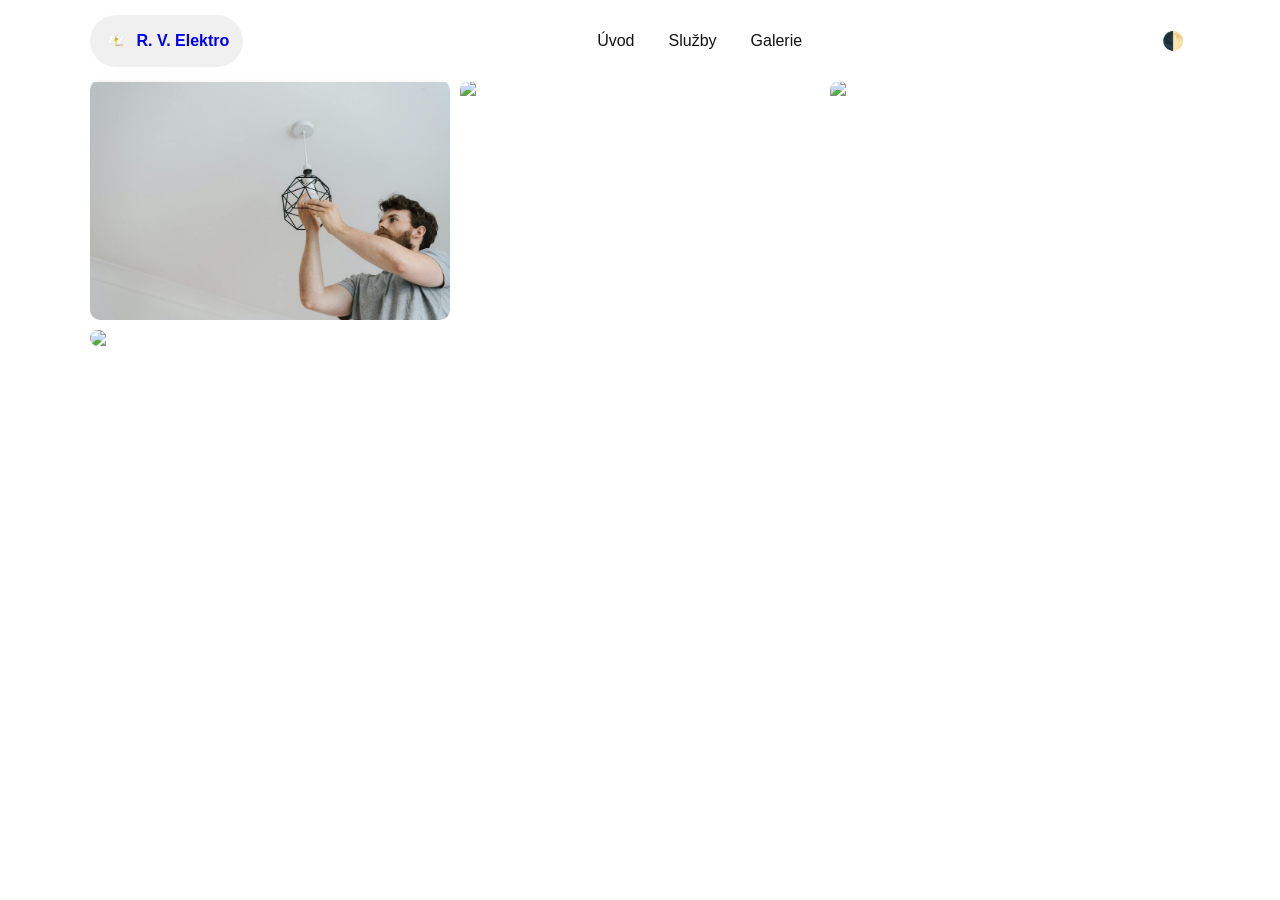
==== galerie.html @ 430f30d6 "Update galerie.html" ====
<!DOCTYPE html>
<html lang="cs">
<head>
  <meta charset="UTF-8">
  <meta name="viewport" content="width=device-width, initial-scale=1.0">
  <title>Galerie</title>
  <link rel="stylesheet" href="style.css">
</head>

<body>

<header class="header">
  <div class="header-inner">

    <a href="index.html" class="logo">
      <img src="images/logo.webp">
      <span class="logo-text">R. V. Elektro</span>
    </a>

    <nav class="nav">
      <a href="index.html">Úvod</a>
      <a href="sluzby.html">Služby</a>
      <a href="galerie.html">Galerie</a>
    </nav>

    <button id="themeToggle" class="theme-btn">🌓</button>

  </div>
</header>

<section class="gallery reveal">
  <img src="images/pozadi.jpeg">
  <img src="images/dark.jpg">
  <img src="images/3.jpg">
  <img src="images/4.jpg">
</section>

<script src="script.js"></script>
</body>
</html>
---- style.css ----
:root {
  --bg: #fff;
  --text: #111;
  --card: #f3f3f3;
}

body.dark {
  --bg: #0f0f0f;
  --text: #f5f5f5;
  --card: #1c1c1c;
}

body {
  margin: 0;
  font-family: Arial;
  background: var(--bg);
  color: var(--text);
  padding-top: 80px; /* 🔥 kvůli fixed header */
}

/* ===== HEADER FIXED ===== */
.header {
  position: fixed;
  top: 0;
  left: 0;
  width: 100%;
  z-index: 9999;

  background: rgba(255,255,255,0.75);
  backdrop-filter: blur(10px);
  transition: 0.3s ease;
}

body.dark .header {
  background: rgba(0,0,0,0.75);
}

.header.scrolled {
  background: rgba(255,255,255,0.98);
  box-shadow: 0 5px 20px rgba(0,0,0,0.08);
}

body.dark .header.scrolled {
  background: rgba(0,0,0,0.95);
  box-shadow: 0 5px 20px rgba(0,0,0,0.4);
}

.header-inner {
  max-width: 1100px;
  margin: auto;
  padding: 15px;
  display: flex;
  justify-content: space-between;
  align-items: center;
}

/* LOGO */
.logo {
  display: flex;
  align-items: center;
  gap: 10px;
  text-decoration: none;
  padding: 6px 14px;
  border-radius: 999px;
}

body:not(.dark) .logo {
  background: rgba(0,0,0,0.06);
}

.logo img {
  height: 40px;
}

.logo-text {
  font-weight: 800;
}

/* NAV */
.nav {
  display: flex;
  gap: 10px;
}

.nav a {
  text-decoration: none;
  color: var(--text);
  padding: 6px 12px;
  border-radius: 999px;
}

body:not(.dark) .nav a:hover {
  background: rgba(0,0,0,0.08);
}

body.dark .nav a:hover {
  background: rgba(255,255,255,0.08);
}

/* BUTTON */
.theme-btn {
  border: none;
  background: transparent;
  cursor: pointer;
  font-size: 18px;
}

/* HERO */
.hero {
  text-align: center;
  padding: 40px;
}

.hero-image {
  width: 100%;
  max-width: 900px;
}

/* GRID */
.grid {
  max-width: 1100px;
  margin: auto;
  display: grid;
  grid-template-columns: repeat(4, 1fr);
  gap: 15px;
  padding: 20px;
}

.card {
  background: var(--card);
  padding: 20px;
  border-radius: 10px;
}

/* DIVIDER */
.divider {
  height: 5px;
  background: #000;
  width: 85%;
  margin: 50px auto;
}

/* GALLERY */
.gallery {
  max-width: 1100px;
  margin: auto;
  display: grid;
  grid-template-columns: repeat(3, 1fr);
  gap: 10px;
}

.gallery img {
  width: 100%;
  border-radius: 10px;
}

/* ANIMATION */
.reveal {
  opacity: 0;
  transform: translateY(40px);
  transition: 0.8s ease;
}

.reveal.show {
  opacity: 1;
  transform: translateY(0);
}

/* MOBILE */
@media (max-width: 768px) {
  .grid {
    grid-template-columns: repeat(2, 1fr);
  }

  .gallery {
    grid-template-columns: repeat(2, 1fr);
  }
}
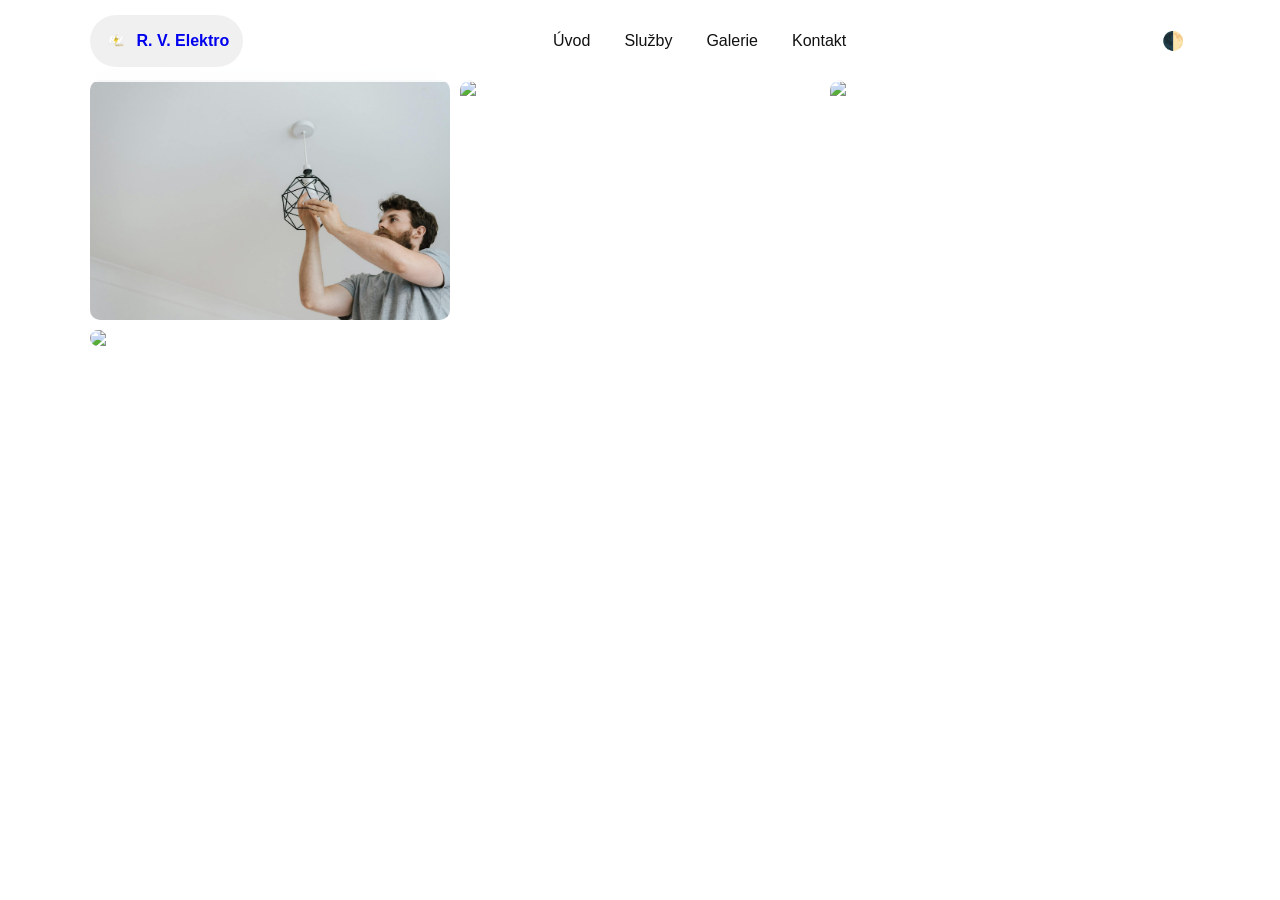
==== commit 842114cc: "Add files via upload" ====
--- a/galerie.html
+++ b/galerie.html
@@ -21,8 +21,10 @@
       <a href="index.html">Úvod</a>
       <a href="sluzby.html">Služby</a>
       <a href="galerie.html">Galerie</a>
+      <a href="kontakt.html">Kontakt</a>
     </nav>
 
+    <div class="hamburger" id="hamburger">☰</div>
     <button id="themeToggle" class="theme-btn">🌓</button>
 
   </div>
@@ -30,11 +32,11 @@
 
 <section class="gallery reveal">
   <img src="images/pozadi.jpeg">
-  <img src="images/dark.jpg">
+  <img src="images/2.jpg">
   <img src="images/3.jpg">
   <img src="images/4.jpg">
 </section>
 
 <script src="script.js"></script>
 </body>
-</html>
+</html>
--- a/style.css
+++ b/style.css
@@ -13,49 +13,38 @@
 
 body {
   margin: 0;
-  font-family: Arial;
+  font-family: Arial, sans-serif;
   background: var(--bg);
   color: var(--text);
-  padding-top: 80px; /* 🔥 kvůli fixed header */
-}
-
-/* ===== HEADER FIXED ===== */
+  padding-top: 80px;
+}
+
+/* ================= HEADER ================= */
 .header {
   position: fixed;
   top: 0;
-  left: 0;
   width: 100%;
   z-index: 9999;
 
   background: rgba(255,255,255,0.75);
   backdrop-filter: blur(10px);
-  transition: 0.3s ease;
 }
 
 body.dark .header {
   background: rgba(0,0,0,0.75);
 }
 
-.header.scrolled {
-  background: rgba(255,255,255,0.98);
-  box-shadow: 0 5px 20px rgba(0,0,0,0.08);
-}
-
-body.dark .header.scrolled {
-  background: rgba(0,0,0,0.95);
-  box-shadow: 0 5px 20px rgba(0,0,0,0.4);
-}
-
 .header-inner {
   max-width: 1100px;
   margin: auto;
   padding: 15px;
+
   display: flex;
   justify-content: space-between;
   align-items: center;
 }
 
-/* LOGO */
+/* ================= LOGO ================= */
 .logo {
   display: flex;
   align-items: center;
@@ -77,7 +66,7 @@
   font-weight: 800;
 }
 
-/* NAV */
+/* ================= NAV ================= */
 .nav {
   display: flex;
   gap: 10px;
@@ -98,7 +87,7 @@
   background: rgba(255,255,255,0.08);
 }
 
-/* BUTTON */
+/* ================= BUTTON ================= */
 .theme-btn {
   border: none;
   background: transparent;
@@ -106,7 +95,14 @@
   font-size: 18px;
 }
 
-/* HERO */
+/* ================= HAMBURGER ================= */
+.hamburger {
+  display: none;
+  font-size: 26px;
+  cursor: pointer;
+}
+
+/* ================= HERO ================= */
 .hero {
   text-align: center;
   padding: 40px;
@@ -115,15 +111,25 @@
 .hero-image {
   width: 100%;
   max-width: 900px;
-}
-
-/* GRID */
+  height: 420px;
+  object-fit: cover;
+
+  display: block;
+  margin: 20px auto;
+  border-radius: 12px;
+
+  transition: opacity 0.3s ease;
+}
+
+/* ================= GRID ================= */
 .grid {
   max-width: 1100px;
   margin: auto;
+
   display: grid;
   grid-template-columns: repeat(4, 1fr);
   gap: 15px;
+
   padding: 20px;
 }
 
@@ -133,7 +139,7 @@
   border-radius: 10px;
 }
 
-/* DIVIDER */
+/* ================= DIVIDER ================= */
 .divider {
   height: 5px;
   background: #000;
@@ -141,10 +147,11 @@
   margin: 50px auto;
 }
 
-/* GALLERY */
+/* ================= GALLERY ================= */
 .gallery {
   max-width: 1100px;
   margin: auto;
+
   display: grid;
   grid-template-columns: repeat(3, 1fr);
   gap: 10px;
@@ -155,7 +162,7 @@
   border-radius: 10px;
 }
 
-/* ANIMATION */
+/* ================= ANIMACE ================= */
 .reveal {
   opacity: 0;
   transform: translateY(40px);
@@ -167,8 +174,71 @@
   transform: translateY(0);
 }
 
-/* MOBILE */
+/* ================= CONTACT PAGE ================= */
+.contact {
+  max-width: 1100px;
+  margin: auto;
+  padding: 40px 20px;
+  text-align: center;
+}
+
+.contact-grid {
+  display: grid;
+  grid-template-columns: repeat(2, 1fr);
+  gap: 15px;
+  margin-top: 30px;
+}
+
+.contact-box {
+  background: var(--card);
+  padding: 20px;
+  border-radius: 12px;
+  text-align: left;
+}
+
+.form-section {
+  margin-top: 50px;
+}
+
+.contact-form {
+  display: flex;
+  flex-direction: column;
+  gap: 10px;
+  max-width: 500px;
+  margin: auto;
+}
+
+.contact-form input,
+.contact-form textarea {
+  padding: 12px;
+  border-radius: 8px;
+  border: 1px solid #ccc;
+}
+
+body.dark .contact-form input,
+body.dark .contact-form textarea {
+  background: #1c1c1c;
+  color: #fff;
+  border: 1px solid #333;
+}
+
+.contact-form button {
+  padding: 12px;
+  border: none;
+  border-radius: 8px;
+  cursor: pointer;
+  background: #000;
+  color: #fff;
+}
+
+body.dark .contact-form button {
+  background: #fff;
+  color: #000;
+}
+
+/* ================= MOBILE ================= */
 @media (max-width: 768px) {
+
   .grid {
     grid-template-columns: repeat(2, 1fr);
   }
@@ -176,4 +246,33 @@
   .gallery {
     grid-template-columns: repeat(2, 1fr);
   }
-}
+
+  .contact-grid {
+    grid-template-columns: 1fr;
+  }
+
+  .hamburger {
+    display: block;
+  }
+
+  .nav {
+    position: absolute;
+    top: 70px;
+    right: 15px;
+
+    flex-direction: column;
+    background: var(--bg);
+    padding: 10px;
+    border-radius: 12px;
+
+    display: none;
+  }
+
+  .nav.active {
+    display: flex;
+  }
+
+  .hero-image {
+    height: 260px;
+  }
+}
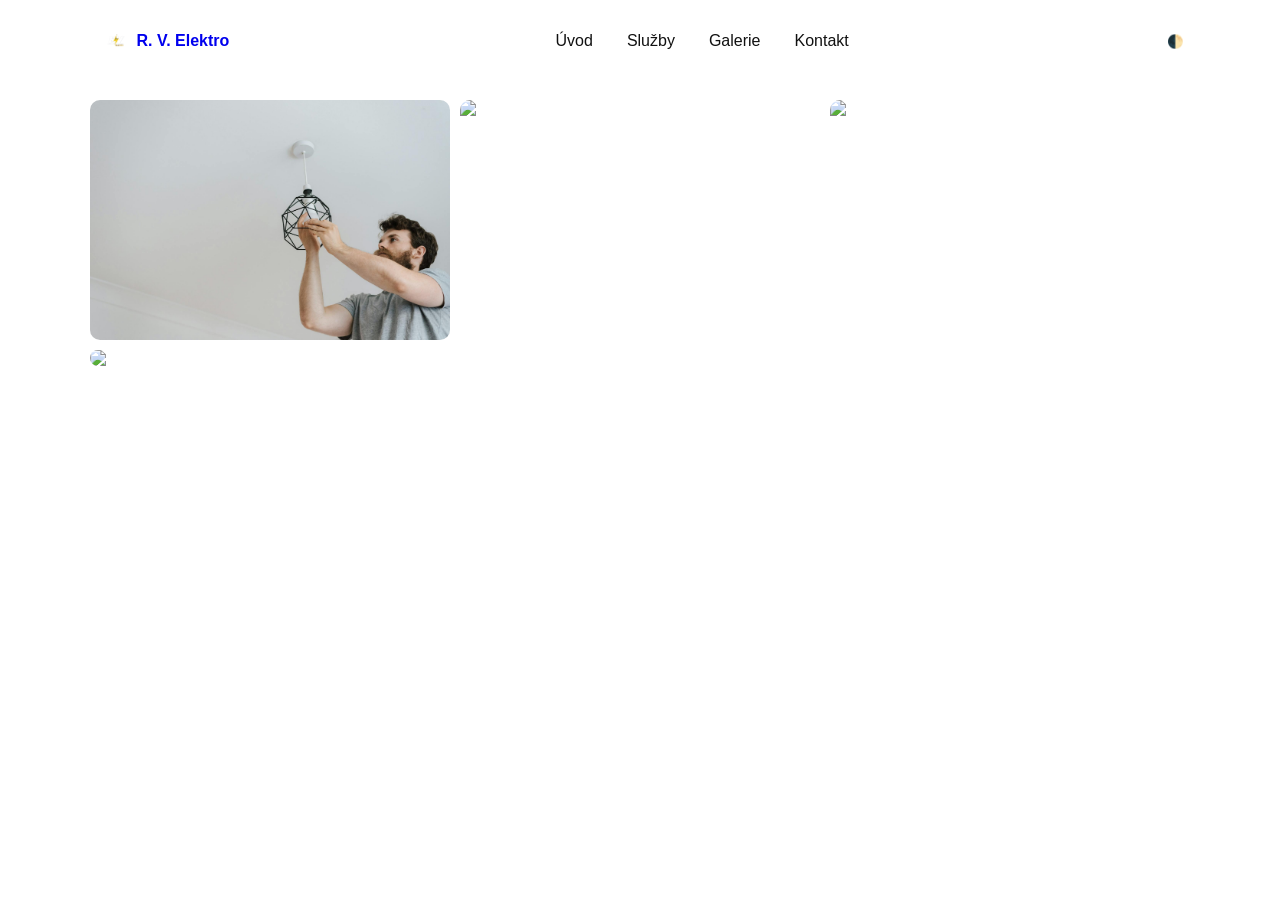
==== commit 775668ff: "Add files via upload" ====
--- a/galerie.html
+++ b/galerie.html
@@ -5,6 +5,7 @@
   <meta name="viewport" content="width=device-width, initial-scale=1.0">
   <title>Galerie</title>
   <link rel="stylesheet" href="style.css">
+  <link rel="stylesheet" href="galerie.css">
 </head>
 
 <body>
--- a/style.css
+++ b/style.css
@@ -16,16 +16,14 @@
   font-family: Arial, sans-serif;
   background: var(--bg);
   color: var(--text);
-  padding-top: 80px;
 }
 
-/* ================= HEADER ================= */
+/* ===== HEADER ===== */
 .header {
   position: fixed;
   top: 0;
   width: 100%;
   z-index: 9999;
-
   background: rgba(255,255,255,0.75);
   backdrop-filter: blur(10px);
 }
@@ -44,7 +42,7 @@
   align-items: center;
 }
 
-/* ================= LOGO ================= */
+/* LOGO */
 .logo {
   display: flex;
   align-items: center;
@@ -54,19 +52,10 @@
   border-radius: 999px;
 }
 
-body:not(.dark) .logo {
-  background: rgba(0,0,0,0.06);
-}
+.logo img { height: 40px; }
+.logo-text { font-weight: 800; }
 
-.logo img {
-  height: 40px;
-}
-
-.logo-text {
-  font-weight: 800;
-}
-
-/* ================= NAV ================= */
+/* NAV */
 .nav {
   display: flex;
   gap: 10px;
@@ -79,90 +68,25 @@
   border-radius: 999px;
 }
 
-body:not(.dark) .nav a:hover {
+.nav a:hover {
   background: rgba(0,0,0,0.08);
 }
 
-body.dark .nav a:hover {
-  background: rgba(255,255,255,0.08);
-}
-
-/* ================= BUTTON ================= */
-.theme-btn {
-  border: none;
-  background: transparent;
-  cursor: pointer;
-  font-size: 18px;
-}
-
-/* ================= HAMBURGER ================= */
+/* HAMBURGER */
 .hamburger {
   display: none;
   font-size: 26px;
   cursor: pointer;
 }
 
-/* ================= HERO ================= */
-.hero {
-  text-align: center;
-  padding: 40px;
+/* THEME */
+.theme-btn {
+  background: none;
+  border: none;
+  cursor: pointer;
 }
 
-.hero-image {
-  width: 100%;
-  max-width: 900px;
-  height: 420px;
-  object-fit: cover;
-
-  display: block;
-  margin: 20px auto;
-  border-radius: 12px;
-
-  transition: opacity 0.3s ease;
-}
-
-/* ================= GRID ================= */
-.grid {
-  max-width: 1100px;
-  margin: auto;
-
-  display: grid;
-  grid-template-columns: repeat(4, 1fr);
-  gap: 15px;
-
-  padding: 20px;
-}
-
-.card {
-  background: var(--card);
-  padding: 20px;
-  border-radius: 10px;
-}
-
-/* ================= DIVIDER ================= */
-.divider {
-  height: 5px;
-  background: #000;
-  width: 85%;
-  margin: 50px auto;
-}
-
-/* ================= GALLERY ================= */
-.gallery {
-  max-width: 1100px;
-  margin: auto;
-
-  display: grid;
-  grid-template-columns: repeat(3, 1fr);
-  gap: 10px;
-}
-
-.gallery img {
-  width: 100%;
-  border-radius: 10px;
-}
-
-/* ================= ANIMACE ================= */
+/* ===== ANIMACE ===== */
 .reveal {
   opacity: 0;
   transform: translateY(40px);
@@ -174,105 +98,30 @@
   transform: translateY(0);
 }
 
-/* ================= CONTACT PAGE ================= */
-.contact {
-  max-width: 1100px;
-  margin: auto;
-  padding: 40px 20px;
-  text-align: center;
+/* ===== FOOTER / COMMON ===== */
+.divider {
+  height: 5px;
+  background: #000;
+  width: 85%;
+  margin: 50px auto;
 }
 
-.contact-grid {
-  display: grid;
-  grid-template-columns: repeat(2, 1fr);
-  gap: 15px;
-  margin-top: 30px;
-}
-
-.contact-box {
-  background: var(--card);
-  padding: 20px;
-  border-radius: 12px;
-  text-align: left;
-}
-
-.form-section {
-  margin-top: 50px;
-}
-
-.contact-form {
-  display: flex;
-  flex-direction: column;
-  gap: 10px;
-  max-width: 500px;
-  margin: auto;
-}
-
-.contact-form input,
-.contact-form textarea {
-  padding: 12px;
-  border-radius: 8px;
-  border: 1px solid #ccc;
-}
-
-body.dark .contact-form input,
-body.dark .contact-form textarea {
-  background: #1c1c1c;
-  color: #fff;
-  border: 1px solid #333;
-}
-
-.contact-form button {
-  padding: 12px;
-  border: none;
-  border-radius: 8px;
-  cursor: pointer;
-  background: #000;
-  color: #fff;
-}
-
-body.dark .contact-form button {
-  background: #fff;
-  color: #000;
-}
-
-/* ================= MOBILE ================= */
+/* MOBILE */
 @media (max-width: 768px) {
-
-  .grid {
-    grid-template-columns: repeat(2, 1fr);
-  }
-
-  .gallery {
-    grid-template-columns: repeat(2, 1fr);
-  }
-
-  .contact-grid {
-    grid-template-columns: 1fr;
-  }
-
-  .hamburger {
-    display: block;
-  }
+  .hamburger { display: block; }
 
   .nav {
     position: absolute;
     top: 70px;
     right: 15px;
-
     flex-direction: column;
     background: var(--bg);
     padding: 10px;
     border-radius: 12px;
-
     display: none;
   }
 
   .nav.active {
     display: flex;
   }
-
-  .hero-image {
-    height: 260px;
-  }
 }
--- a/galerie.css
+++ b/galerie.css
@@ -0,0 +1,21 @@
+
+.gallery {
+  max-width: 1100px;
+  margin: auto;
+  padding: 100px 20px 40px;
+
+  display: grid;
+  grid-template-columns: repeat(3, 1fr);
+  gap: 10px;
+}
+
+.gallery img {
+  width: 100%;
+  border-radius: 10px;
+}
+
+@media (max-width: 768px) {
+  .gallery {
+    grid-template-columns: repeat(2, 1fr);
+  }
+}
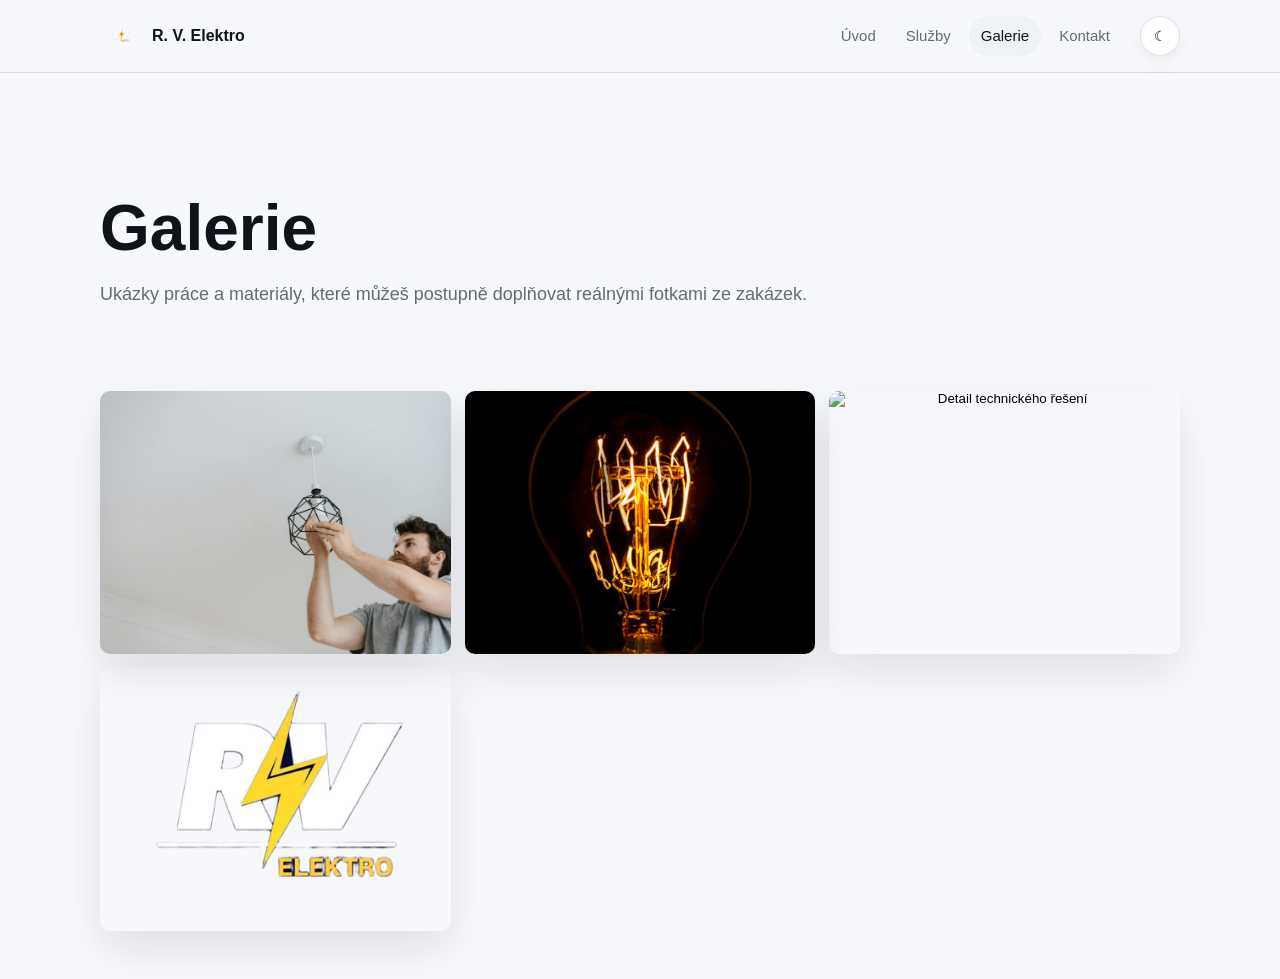
==== commit 06678125: "Add files via upload" ====
--- a/galerie.html
+++ b/galerie.html
@@ -1,43 +1,55 @@
-<!DOCTYPE html>
-<html lang="cs">
-<head>
-  <meta charset="UTF-8">
-  <meta name="viewport" content="width=device-width, initial-scale=1.0">
-  <title>Galerie</title>
-  <link rel="stylesheet" href="style.css">
-  <link rel="stylesheet" href="galerie.css">
-</head>
-
-<body>
-
-<header class="header">
-  <div class="header-inner">
-
-    <a href="index.html" class="logo">
-      <img src="images/logo.webp">
-      <span class="logo-text">R. V. Elektro</span>
-    </a>
-
-    <nav class="nav">
-      <a href="index.html">Úvod</a>
-      <a href="sluzby.html">Služby</a>
-      <a href="galerie.html">Galerie</a>
-      <a href="kontakt.html">Kontakt</a>
-    </nav>
-
-    <div class="hamburger" id="hamburger">☰</div>
-    <button id="themeToggle" class="theme-btn">🌓</button>
-
-  </div>
-</header>
-
-<section class="gallery reveal">
-  <img src="images/pozadi.jpeg">
-  <img src="images/2.jpg">
-  <img src="images/3.jpg">
-  <img src="images/4.jpg">
-</section>
-
-<script src="script.js"></script>
-</body>
-</html>+﻿<!DOCTYPE html>
+<html lang="cs">
+<head>
+  <meta charset="UTF-8">
+  <meta name="viewport" content="width=device-width, initial-scale=1.0">
+  <meta name="description" content="Ukázky práce a vizuální materiály R. V. Elektro.">
+  <title>Galerie | R. V. Elektro</title>
+  <link rel="stylesheet" href="style.css">
+  <link rel="stylesheet" href="galerie.css">
+</head>
+<body>
+<header class="header">
+  <div class="header-inner">
+    <a href="index.html" class="logo" aria-label="R. V. Elektro - úvod">
+      <img src="images/logo.webp" alt="Logo R. V. Elektro">
+      <span class="logo-text">R. V. Elektro</span>
+    </a>
+
+    <nav class="nav" id="mainNav" aria-label="Hlavní navigace">
+      <a href="index.html">Úvod</a>
+      <a href="sluzby.html">Služby</a>
+      <a class="active" href="galerie.html">Galerie</a>
+      <a href="kontakt.html">Kontakt</a>
+    </nav>
+
+    <div class="header-actions">
+      <button id="themeToggle" class="icon-btn" type="button" aria-label="Přepnout tmavý režim">☾</button>
+      <button id="hamburger" class="icon-btn hamburger" type="button" aria-label="Otevřít menu" aria-controls="mainNav" aria-expanded="false">☰</button>
+    </div>
+  </div>
+</header>
+
+<main>
+  <section class="page-title reveal">
+    <h1>Galerie</h1>
+    <p>Ukázky práce a materiály, které můžeš postupně doplňovat reálnými fotkami ze zakázek.</p>
+  </section>
+
+  <section class="section gallery reveal" aria-label="Fotogalerie">
+    <button type="button"><img src="images/pozadi.jpeg" alt="Ukázka elektro práce"></button>
+    <button type="button"><img src="images/dark.jpg" alt="Ukázka elektroinstalace"></button>
+    <button type="button"><img src="images/dark2.jpg" alt="Detail technického řešení"></button>
+    <button type="button"><img src="images/logo.webp" alt="Logo R. V. Elektro"></button>
+  </section>
+
+  <div class="lightbox" id="lightbox" aria-hidden="true">
+    <button class="lightbox-close" type="button" aria-label="Zavřít náhled">×</button>
+    <img src="" alt="Zvětšený náhled z galerie">
+  </div>
+</main>
+
+<script src="script.js"></script>
+<script src="galerie.js"></script>
+</body>
+</html>
--- a/style.css
+++ b/style.css
@@ -1,127 +1,227 @@
-
-:root {
-  --bg: #fff;
-  --text: #111;
-  --card: #f3f3f3;
+﻿:root {
+  --bg: #f7f8fb;
+  --surface: #ffffff;
+  --surface-soft: #eef1f5;
+  --text: #101319;
+  --muted: #626b78;
+  --line: rgba(16, 19, 25, 0.12);
+  --accent: #0f6fff;
+  --accent-strong: #084fc4;
+  --shadow: 0 18px 45px rgba(18, 24, 33, 0.1);
+  --radius: 10px;
+}
+
+body.dark {
+  --bg: #0e1116;
+  --surface: #171b22;
+  --surface-soft: #202630;
+  --text: #f3f6fb;
+  --muted: #a8b0bd;
+  --line: rgba(243, 246, 251, 0.14);
+  --accent: #65a6ff;
+  --accent-strong: #8abbff;
+  --shadow: 0 18px 45px rgba(0, 0, 0, 0.32);
+}
+
+* {
+  box-sizing: border-box;
+}
+
+html {
+  scroll-behavior: smooth;
+}
+
+body {
+  margin: 0;
+  font-family: Arial, Helvetica, sans-serif;
+  background: var(--bg);
+  color: var(--text);
+  line-height: 1.6;
+}
+
+img {
+  max-width: 100%;
+  display: block;
+}
+
+a {
+  color: inherit;
+}
+
+.header {
+  position: sticky;
+  top: 0;
+  z-index: 20;
+  background: rgba(247, 248, 251, 0.82);
+  border-bottom: 1px solid var(--line);
+  backdrop-filter: blur(14px);
+}
+
+body.dark .header {
+  background: rgba(14, 17, 22, 0.82);
+}
+
+.header-inner {
+  max-width: 1120px;
+  min-height: 72px;
+  margin: 0 auto;
+  padding: 0 20px;
+  display: flex;
+  align-items: center;
+  gap: 18px;
+}
+
+.logo {
+  display: flex;
+  align-items: center;
+  gap: 10px;
+  color: var(--text);
+  text-decoration: none;
+  font-weight: 800;
+  white-space: nowrap;
+}
+
+.logo img {
+  width: 42px;
+  height: 42px;
+  object-fit: contain;
+}
+
+.nav {
+  margin-left: auto;
+  display: flex;
+  align-items: center;
+  gap: 6px;
+}
+
+.nav a {
+  color: var(--muted);
+  text-decoration: none;
+  padding: 8px 12px;
+  border-radius: 999px;
+  font-size: 15px;
+  transition: background 0.2s ease, color 0.2s ease;
+}
+
+.nav a:hover,
+.nav a.active {
+  color: var(--text);
+  background: var(--surface-soft);
+}
+
+.header-actions {
+  display: flex;
+  align-items: center;
+  gap: 8px;
+}
+
+.icon-btn {
+  min-width: 40px;
+  height: 40px;
+  border: 1px solid var(--line);
+  border-radius: 999px;
+  background: var(--surface);
+  color: var(--text);
+  cursor: pointer;
+  font-size: 14px;
+  box-shadow: 0 8px 22px rgba(18, 24, 33, 0.06);
+}
+
+.hamburger {
+  display: none;
+}
+
+.page-title {
+  max-width: 1120px;
+  margin: 0 auto;
+  padding: 122px 20px 34px;
+}
+
+.page-title h1 {
+  margin: 0;
+  font-size: clamp(34px, 6vw, 64px);
+  line-height: 1.05;
+}
+
+.page-title p {
+  max-width: 720px;
+  margin: 18px 0 0;
+  color: var(--muted);
+  font-size: 18px;
+}
+
+.section {
+  max-width: 1120px;
+  margin: 0 auto;
+  padding: 48px 20px;
+}
+
+.card {
+  background: var(--surface);
+  border: 1px solid var(--line);
+  border-radius: var(--radius);
+  box-shadow: var(--shadow);
+}
+
+.divider {
+  max-width: 1120px;
+  height: 1px;
+  background: var(--line);
+  margin: 28px auto;
+}
+
+.reveal {
+  opacity: 0;
+  transform: translateY(28px);
+  transition: opacity 0.7s ease, transform 0.7s ease;
+}
+
+.reveal.show {
+  opacity: 1;
+  transform: translateY(0);
+}
+
+@media (max-width: 768px) {
+  .header-inner {
+    min-height: 66px;
+    padding: 0 14px;
+  }
+
+  .logo-text {
+    font-size: 15px;
+  }
+
+  .hamburger {
+    display: inline-flex;
+    align-items: center;
+    justify-content: center;
+  }
+
+  .nav {
+    position: absolute;
+    top: 72px;
+    left: 14px;
+    right: 14px;
+    display: none;
+    flex-direction: column;
+    align-items: stretch;
+    margin: 0;
+    padding: 10px;
+    background: var(--surface);
+    border: 1px solid var(--line);
+    border-radius: var(--radius);
+    box-shadow: var(--shadow);
+  }
+
+  .nav.active {
+    display: flex;
+  }
+
+  .nav a {
+    padding: 11px 12px;
+  }
+
+  .page-title {
+    padding-top: 96px;
+  }
 }
-
-body.dark {
-  --bg: #0f0f0f;
-  --text: #f5f5f5;
-  --card: #1c1c1c;
-}
-
-body {
-  margin: 0;
-  font-family: Arial, sans-serif;
-  background: var(--bg);
-  color: var(--text);
-}
-
-/* ===== HEADER ===== */
-.header {
-  position: fixed;
-  top: 0;
-  width: 100%;
-  z-index: 9999;
-  background: rgba(255,255,255,0.75);
-  backdrop-filter: blur(10px);
-}
-
-body.dark .header {
-  background: rgba(0,0,0,0.75);
-}
-
-.header-inner {
-  max-width: 1100px;
-  margin: auto;
-  padding: 15px;
-
-  display: flex;
-  justify-content: space-between;
-  align-items: center;
-}
-
-/* LOGO */
-.logo {
-  display: flex;
-  align-items: center;
-  gap: 10px;
-  text-decoration: none;
-  padding: 6px 14px;
-  border-radius: 999px;
-}
-
-.logo img { height: 40px; }
-.logo-text { font-weight: 800; }
-
-/* NAV */
-.nav {
-  display: flex;
-  gap: 10px;
-}
-
-.nav a {
-  text-decoration: none;
-  color: var(--text);
-  padding: 6px 12px;
-  border-radius: 999px;
-}
-
-.nav a:hover {
-  background: rgba(0,0,0,0.08);
-}
-
-/* HAMBURGER */
-.hamburger {
-  display: none;
-  font-size: 26px;
-  cursor: pointer;
-}
-
-/* THEME */
-.theme-btn {
-  background: none;
-  border: none;
-  cursor: pointer;
-}
-
-/* ===== ANIMACE ===== */
-.reveal {
-  opacity: 0;
-  transform: translateY(40px);
-  transition: 0.8s ease;
-}
-
-.reveal.show {
-  opacity: 1;
-  transform: translateY(0);
-}
-
-/* ===== FOOTER / COMMON ===== */
-.divider {
-  height: 5px;
-  background: #000;
-  width: 85%;
-  margin: 50px auto;
-}
-
-/* MOBILE */
-@media (max-width: 768px) {
-  .hamburger { display: block; }
-
-  .nav {
-    position: absolute;
-    top: 70px;
-    right: 15px;
-    flex-direction: column;
-    background: var(--bg);
-    padding: 10px;
-    border-radius: 12px;
-    display: none;
-  }
-
-  .nav.active {
-    display: flex;
-  }
-}
--- a/galerie.css
+++ b/galerie.css
@@ -1,21 +1,74 @@
-
-.gallery {
-  max-width: 1100px;
-  margin: auto;
-  padding: 100px 20px 40px;
-
-  display: grid;
-  grid-template-columns: repeat(3, 1fr);
-  gap: 10px;
+﻿.gallery {
+  display: grid;
+  grid-template-columns: repeat(3, 1fr);
+  gap: 14px;
+}
+
+.gallery button {
+  padding: 0;
+  border: 0;
+  background: transparent;
+  cursor: zoom-in;
+  border-radius: var(--radius);
+  overflow: hidden;
+  box-shadow: var(--shadow);
+}
+
+.gallery img {
+  width: 100%;
+  aspect-ratio: 4 / 3;
+  object-fit: cover;
+  transition: transform 0.25s ease;
+}
+
+.gallery button:hover img {
+  transform: scale(1.04);
+}
+
+.lightbox {
+  position: fixed;
+  inset: 0;
+  z-index: 50;
+  display: none;
+  align-items: center;
+  justify-content: center;
+  padding: 24px;
+  background: rgba(0, 0, 0, 0.82);
+}
+
+.lightbox.active {
+  display: flex;
+}
+
+.lightbox img {
+  max-width: min(1100px, 94vw);
+  max-height: 84vh;
+  border-radius: var(--radius);
+  box-shadow: 0 24px 60px rgba(0, 0, 0, 0.45);
+}
+
+.lightbox-close {
+  position: absolute;
+  top: 18px;
+  right: 18px;
+  width: 42px;
+  height: 42px;
+  border: 1px solid rgba(255, 255, 255, 0.28);
+  border-radius: 999px;
+  background: rgba(255, 255, 255, 0.12);
+  color: #fff;
+  cursor: pointer;
+  font-size: 24px;
+}
+
+@media (max-width: 900px) {
+  .gallery {
+    grid-template-columns: repeat(2, 1fr);
+  }
+}
+
+@media (max-width: 560px) {
+  .gallery {
+    grid-template-columns: 1fr;
+  }
 }
-
-.gallery img {
-  width: 100%;
-  border-radius: 10px;
-}
-
-@media (max-width: 768px) {
-  .gallery {
-    grid-template-columns: repeat(2, 1fr);
-  }
-}
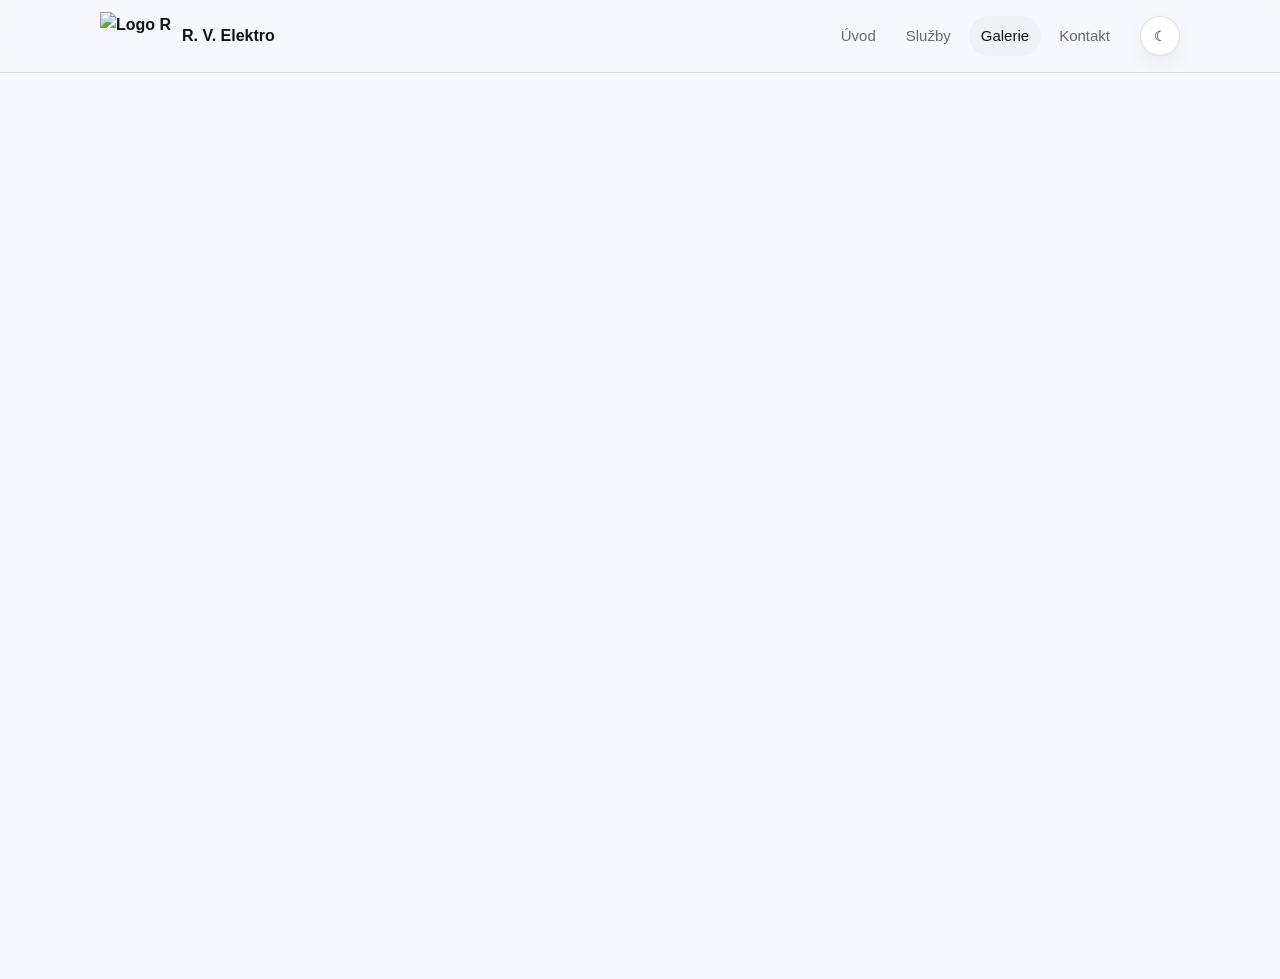
==== commit 312cedb7: "Add files via upload" ====
--- a/galerie.html
+++ b/galerie.html
@@ -12,7 +12,7 @@
 <header class="header">
   <div class="header-inner">
     <a href="index.html" class="logo" aria-label="R. V. Elektro - úvod">
-      <img src="images/logo.webp" alt="Logo R. V. Elektro">
+      <img src="images/logo-header-light-readable.png" alt="Logo R. V. Elektro">
       <span class="logo-text">R. V. Elektro</span>
     </a>
 
@@ -40,7 +40,7 @@
     <button type="button"><img src="images/pozadi.jpeg" alt="Ukázka elektro práce"></button>
     <button type="button"><img src="images/dark.jpg" alt="Ukázka elektroinstalace"></button>
     <button type="button"><img src="images/dark2.jpg" alt="Detail technického řešení"></button>
-    <button type="button"><img src="images/logo.webp" alt="Logo R. V. Elektro"></button>
+    <button type="button"><img src="images/logo-header-light-readable.png" alt="Logo R. V. Elektro"></button>
   </section>
 
   <div class="lightbox" id="lightbox" aria-hidden="true">
@@ -53,3 +53,6 @@
 <script src="galerie.js"></script>
 </body>
 </html>
+
+
+
--- a/style.css
+++ b/style.css
@@ -31,12 +31,13 @@
   scroll-behavior: smooth;
 }
 
-body {
-  margin: 0;
-  font-family: Arial, Helvetica, sans-serif;
-  background: var(--bg);
-  color: var(--text);
-  line-height: 1.6;
+body {
+  margin: 0;
+  font-family: Arial, Helvetica, sans-serif;
+  background: var(--bg);
+  color: var(--text);
+  line-height: 1.6;
+  transition: background-color 0.45s ease, color 0.45s ease;
 }
 
 img {
@@ -54,7 +55,8 @@
   z-index: 20;
   background: rgba(247, 248, 251, 0.82);
   border-bottom: 1px solid var(--line);
-  backdrop-filter: blur(14px);
+  backdrop-filter: blur(14px);
+  transition: background-color 0.45s ease, border-color 0.45s ease;
 }
 
 body.dark .header {
@@ -81,11 +83,12 @@
   white-space: nowrap;
 }
 
-.logo img {
-  width: 42px;
-  height: 42px;
-  object-fit: contain;
-}
+.logo img {
+  width: 72px;
+  height: 48px;
+  object-fit: contain;
+  transition: opacity 0.25s ease;
+}
 
 .nav {
   margin-left: auto;
@@ -100,7 +103,7 @@
   padding: 8px 12px;
   border-radius: 999px;
   font-size: 15px;
-  transition: background 0.2s ease, color 0.2s ease;
+  transition: background-color 0.3s ease, color 0.3s ease;
 }
 
 .nav a:hover,
@@ -124,7 +127,8 @@
   color: var(--text);
   cursor: pointer;
   font-size: 14px;
-  box-shadow: 0 8px 22px rgba(18, 24, 33, 0.06);
+  box-shadow: 0 8px 22px rgba(18, 24, 33, 0.06);
+  transition: background-color 0.35s ease, color 0.35s ease, border-color 0.35s ease, box-shadow 0.35s ease;
 }
 
 .hamburger {
@@ -156,18 +160,20 @@
   padding: 48px 20px;
 }
 
-.card {
-  background: var(--surface);
-  border: 1px solid var(--line);
-  border-radius: var(--radius);
-  box-shadow: var(--shadow);
-}
-
-.divider {
-  max-width: 1120px;
-  height: 1px;
-  background: var(--line);
-  margin: 28px auto;
+.card {
+  background: var(--surface);
+  border: 1px solid var(--line);
+  border-radius: var(--radius);
+  box-shadow: var(--shadow);
+  transition: background-color 0.45s ease, color 0.45s ease, border-color 0.45s ease, box-shadow 0.45s ease;
+}
+
+.divider {
+  max-width: 1120px;
+  height: 1px;
+  background: var(--line);
+  margin: 28px auto;
+  transition: background-color 0.45s ease;
 }
 
 .reveal {
@@ -221,7 +227,12 @@
     padding: 11px 12px;
   }
 
-  .page-title {
-    padding-top: 96px;
+  .page-title {
+    padding-top: 72px;
   }
 }
+
+
+
+
+
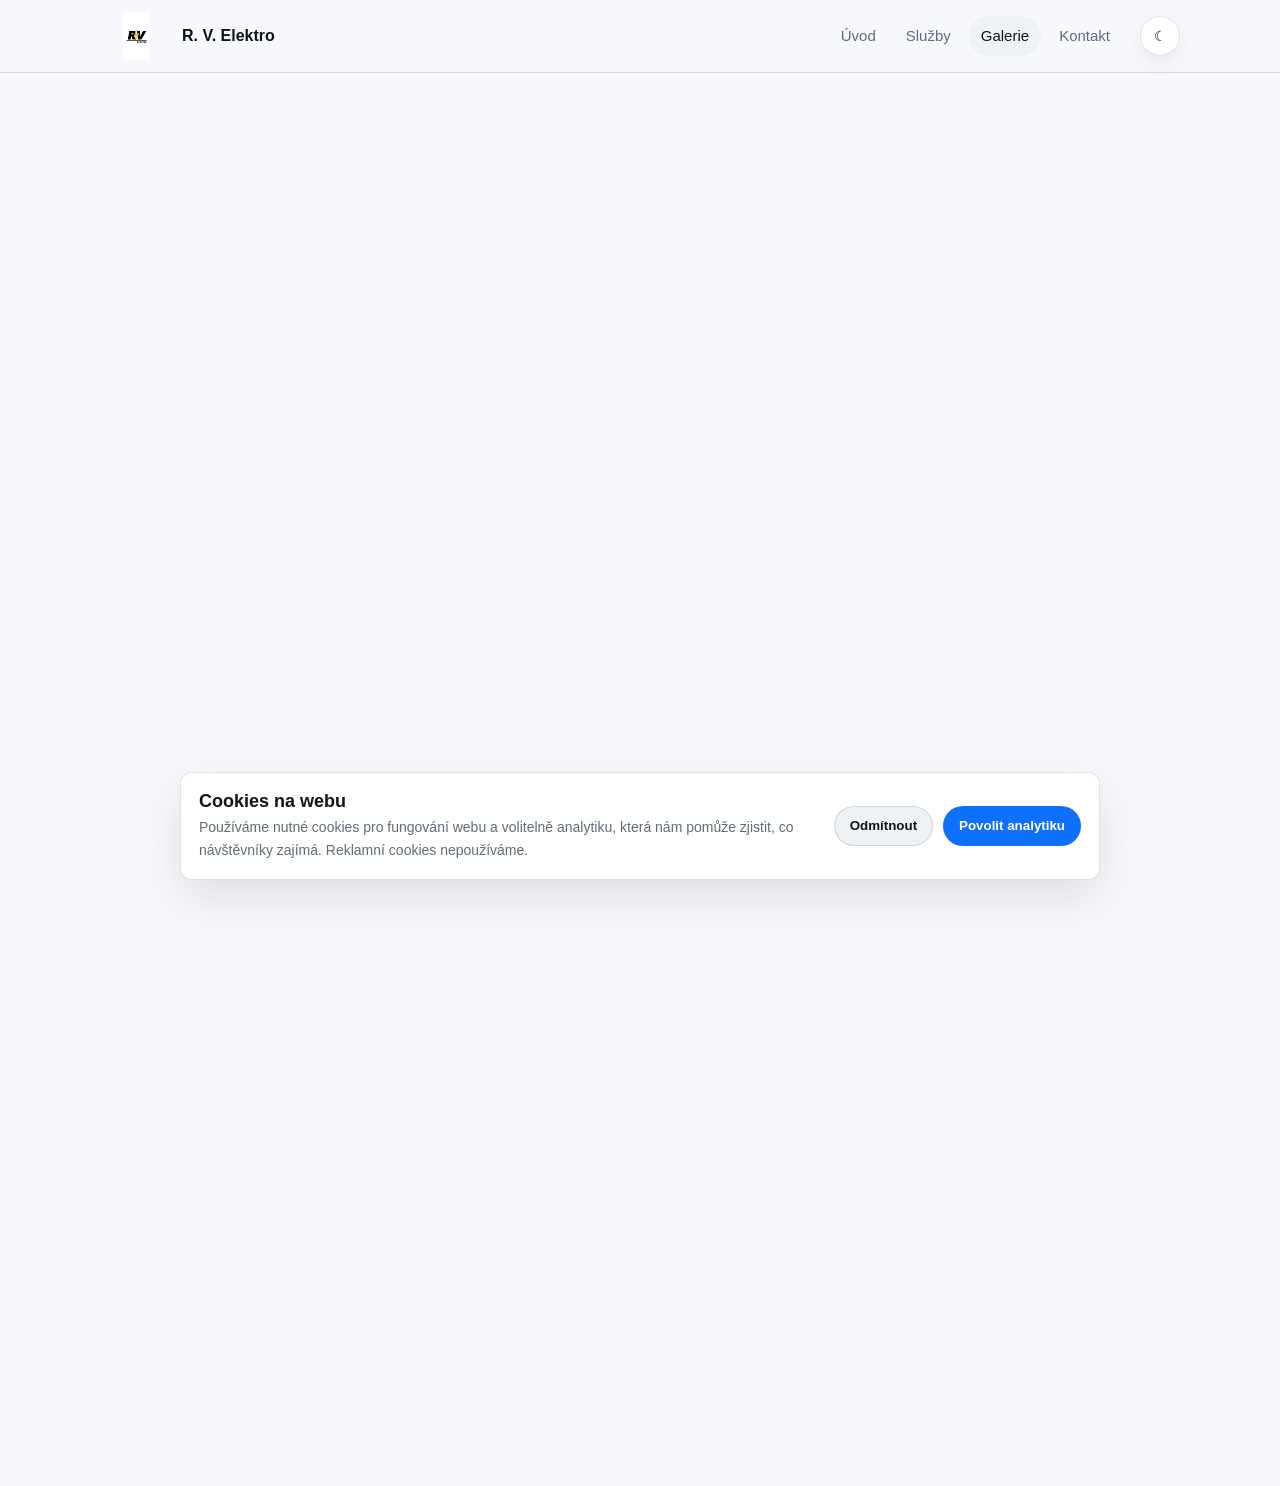
==== commit 9cab0058: "Update galerie.html" ====
--- a/galerie.html
+++ b/galerie.html
@@ -1,58 +1,63 @@
-﻿<!DOCTYPE html>
-<html lang="cs">
-<head>
-  <meta charset="UTF-8">
-  <meta name="viewport" content="width=device-width, initial-scale=1.0">
-  <meta name="description" content="Ukázky práce a vizuální materiály R. V. Elektro.">
-  <title>Galerie | R. V. Elektro</title>
-  <link rel="stylesheet" href="style.css">
-  <link rel="stylesheet" href="galerie.css">
-</head>
-<body>
-<header class="header">
-  <div class="header-inner">
-    <a href="index.html" class="logo" aria-label="R. V. Elektro - úvod">
-      <img src="images/logo-header-light-readable.png" alt="Logo R. V. Elektro">
-      <span class="logo-text">R. V. Elektro</span>
-    </a>
-
-    <nav class="nav" id="mainNav" aria-label="Hlavní navigace">
-      <a href="index.html">Úvod</a>
-      <a href="sluzby.html">Služby</a>
-      <a class="active" href="galerie.html">Galerie</a>
-      <a href="kontakt.html">Kontakt</a>
-    </nav>
-
-    <div class="header-actions">
-      <button id="themeToggle" class="icon-btn" type="button" aria-label="Přepnout tmavý režim">☾</button>
-      <button id="hamburger" class="icon-btn hamburger" type="button" aria-label="Otevřít menu" aria-controls="mainNav" aria-expanded="false">☰</button>
-    </div>
-  </div>
-</header>
-
-<main>
-  <section class="page-title reveal">
-    <h1>Galerie</h1>
-    <p>Ukázky práce a materiály, které můžeš postupně doplňovat reálnými fotkami ze zakázek.</p>
-  </section>
-
-  <section class="section gallery reveal" aria-label="Fotogalerie">
-    <button type="button"><img src="images/pozadi.jpeg" alt="Ukázka elektro práce"></button>
-    <button type="button"><img src="images/dark.jpg" alt="Ukázka elektroinstalace"></button>
-    <button type="button"><img src="images/dark2.jpg" alt="Detail technického řešení"></button>
-    <button type="button"><img src="images/logo-header-light-readable.png" alt="Logo R. V. Elektro"></button>
-  </section>
-
-  <div class="lightbox" id="lightbox" aria-hidden="true">
-    <button class="lightbox-close" type="button" aria-label="Zavřít náhled">×</button>
-    <img src="" alt="Zvětšený náhled z galerie">
-  </div>
-</main>
-
-<script src="script.js"></script>
-<script src="galerie.js"></script>
-</body>
+<!DOCTYPE html>
+<html lang="cs">
+<head>
+  <meta charset="UTF-8">
+  <meta name="viewport" content="width=device-width, initial-scale=1.0">
+  <meta name="description" content="Ukázky práce a vizuální materiály R. V. Elektro.">
+  <title>Galerie | R. V. Elektro</title>
+  <link rel="stylesheet" href="style.css">
+  <link rel="stylesheet" href="galerie.css">
+</head>
+<body>
+<header class="header">
+  <div class="header-inner">
+    <a href="index.html" class="logo" aria-label="R. V. Elektro - úvod">
+      <img src="images/logo-header-light-readable.png" alt="Logo R. V. Elektro">
+      <span class="logo-text">R. V. Elektro</span>
+    </a>
+
+    <nav class="nav" id="mainNav" aria-label="Hlavní navigace">
+      <a href="index.html">Úvod</a>
+      <a href="sluzby.html">Služby</a>
+      <a class="active" href="galerie.html">Galerie</a>
+      <a href="kontakt.html">Kontakt</a>
+    </nav>
+
+    <div class="header-actions">
+      <button id="themeToggle" class="icon-btn" type="button" aria-label="Přepnout tmavý režim">☾</button>
+      <button id="hamburger" class="icon-btn hamburger" type="button" aria-label="Otevřít menu" aria-controls="mainNav" aria-expanded="false">☰</button>
+    </div>
+  </div>
+</header>
+
+<main>
+  <section class="page-title reveal">
+    <h1>Galerie</h1>
+  </section>
+
+  <section class="section gallery reveal" aria-label="Fotogalerie">
+    <button type="button"><img src="images/Montaz osvetleni 001.jpeg" alt="Ukázka elektro práce"></button>
+    <button type="button"><img src="images/Montaz osvetleni 002.jpeg" alt="Ukázka elektroinstalace"></button>
+    <button type="button"><img src="images/Oprava svetla.jpeg" alt="Detail technického řešení"></button>
+    <button type="button"><img src="images/Stavba Byt Ostrava 001.jpeg" alt="Detail technického řešení"></button>
+    <button type="button"><img src="images/Stavba RD 002 Opava.jpeg" alt="Detail technického řešení"></button>
+    <button type="button"><img src="images/Stavba SDH 001.jpeg" alt="Ukázka elektro práce"></button>
+    <button type="button"><img src="images/Stavba SDH 002.jpeg" alt="Ukázka elektroinstalace"></button>
+    <button type="button"><img src="images/Stavba SDH 003.jpeg" alt="Detail technického řešení"></button>
+    <button type="button"><img src="images/Stavba SDH 004.jpeg" alt="Detail technického řešení"></button>
+    <button type="button"><img src="images/Stavba SDH 005.jpeg" alt="Detail technického řešení"></button>
+    <button type="button"><img src="images/logo-header-light-readable.png" alt="Logo R. V. Elektro"></button>
+  </section>
+
+  <div class="lightbox" id="lightbox" aria-hidden="true">
+    <button class="lightbox-close" type="button" aria-label="Zavřít náhled">×</button>
+    <img src="" alt="Zvětšený náhled z galerie">
+  </div>
+</main>
+
+<script src="script.js"></script>
+<script src="galerie.js"></script>
+</body>
 </html>
 
 
-
--- a/style.css
+++ b/style.css
@@ -230,9 +230,84 @@
   .page-title {
     padding-top: 72px;
   }
+}
+.cookie-banner {
+  position: fixed;
+  left: 20px;
+  right: 20px;
+  bottom: 20px;
+  z-index: 30;
+  max-width: 920px;
+  margin: 0 auto;
+  padding: 18px;
+  display: grid;
+  grid-template-columns: 1fr auto;
+  gap: 16px;
+  align-items: center;
+  background: var(--surface);
+  color: var(--text);
+  border: 1px solid var(--line);
+  border-radius: 12px;
+  box-shadow: var(--shadow);
+  transition: opacity 0.3s ease, transform 0.3s ease, background-color 0.45s ease, border-color 0.45s ease;
+}
+
+.cookie-banner.is-hidden {
+  opacity: 0;
+  pointer-events: none;
+  transform: translateY(16px);
+}
+
+.cookie-banner h2 {
+  margin: 0 0 4px;
+  font-size: 18px;
+  line-height: 1.2;
+}
+
+.cookie-banner p {
+  margin: 0;
+  color: var(--muted);
+  font-size: 14px;
+}
+
+.cookie-actions {
+  display: flex;
+  gap: 10px;
+  flex-wrap: wrap;
+  justify-content: flex-end;
+}
+
+.cookie-actions button {
+  min-height: 40px;
+  padding: 0 15px;
+  border-radius: 999px;
+  border: 1px solid var(--line);
+  cursor: pointer;
+  font-weight: 800;
+  background: var(--surface-soft);
+  color: var(--text);
+}
+
+.cookie-actions .cookie-accept {
+  border-color: transparent;
+  background: var(--accent);
+  color: #fff;
+}
+
+@media (max-width: 640px) {
+  .cookie-banner {
+    left: 12px;
+    right: 12px;
+    bottom: 12px;
+    grid-template-columns: 1fr;
+  }
+
+  .cookie-actions {
+    justify-content: stretch;
+  }
+
+  .cookie-actions button {
+    flex: 1 1 140px;
+  }
 }
 
-
-
-
-
